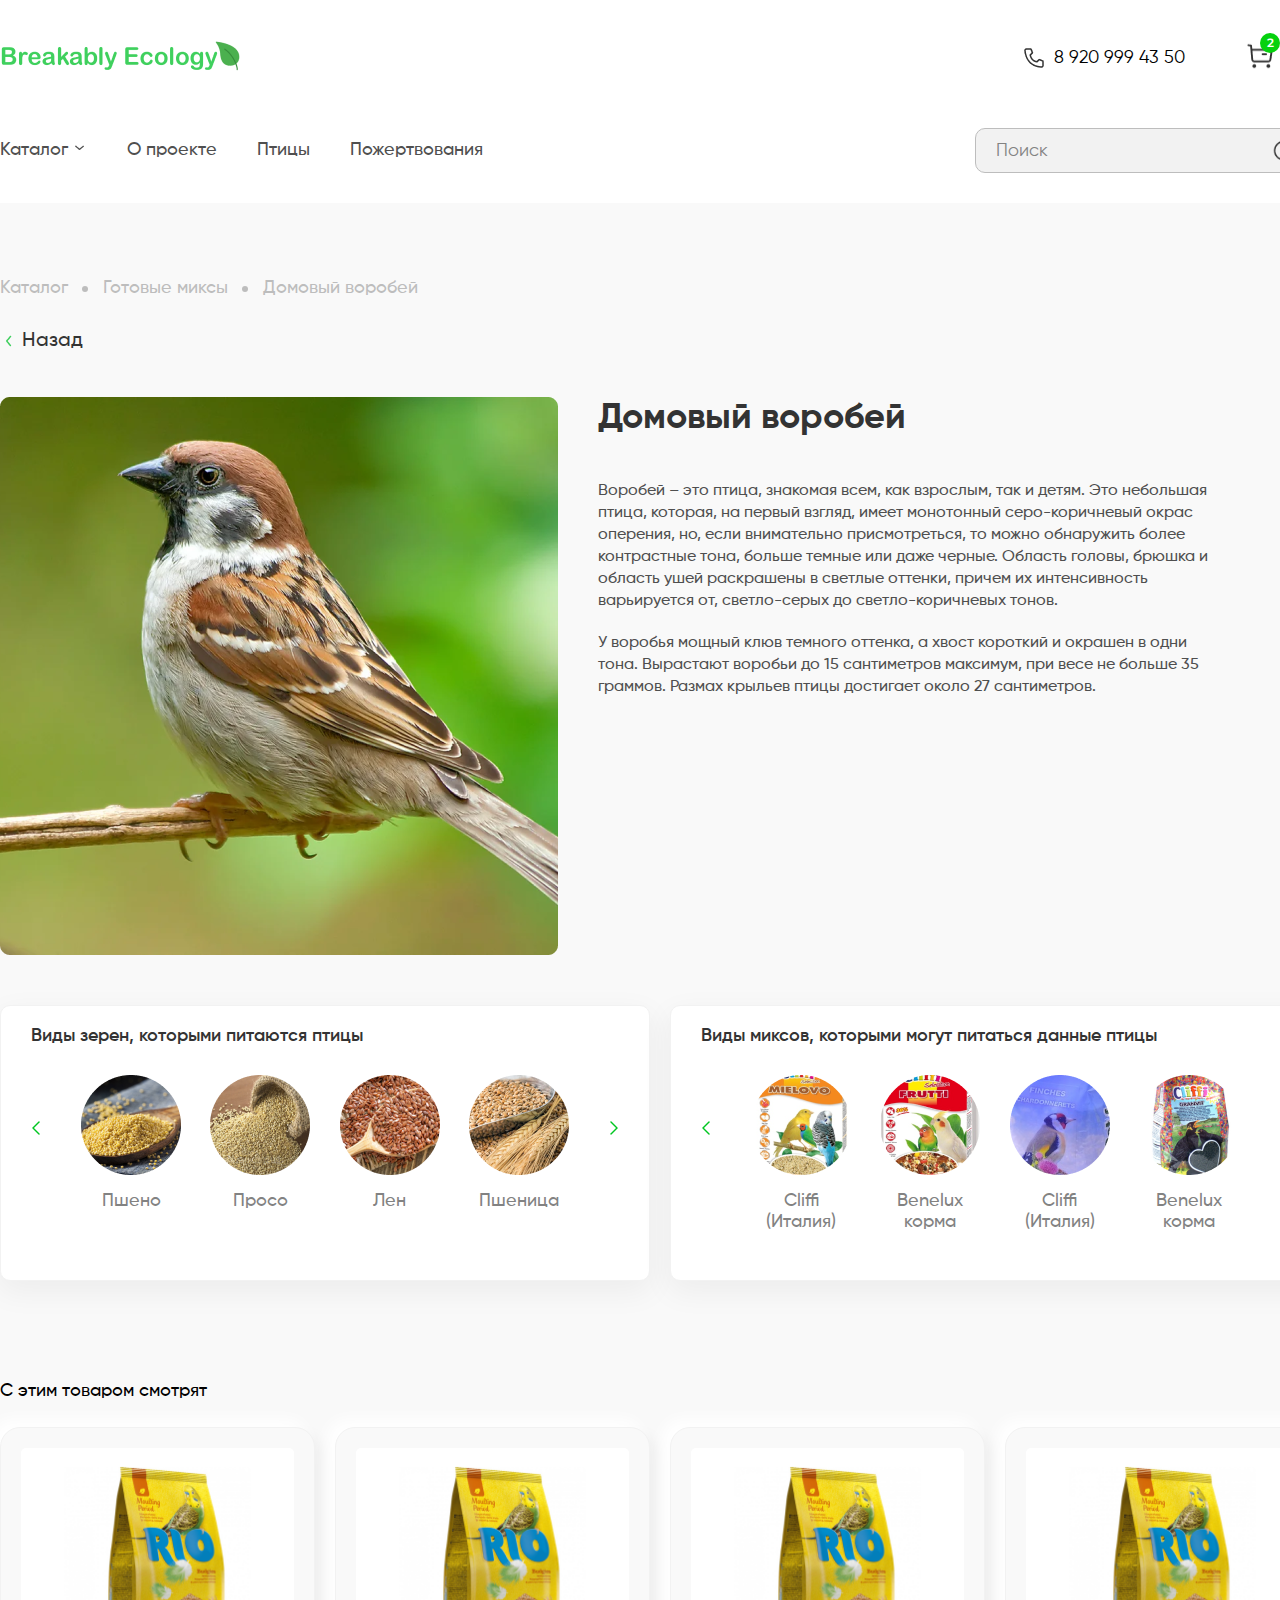
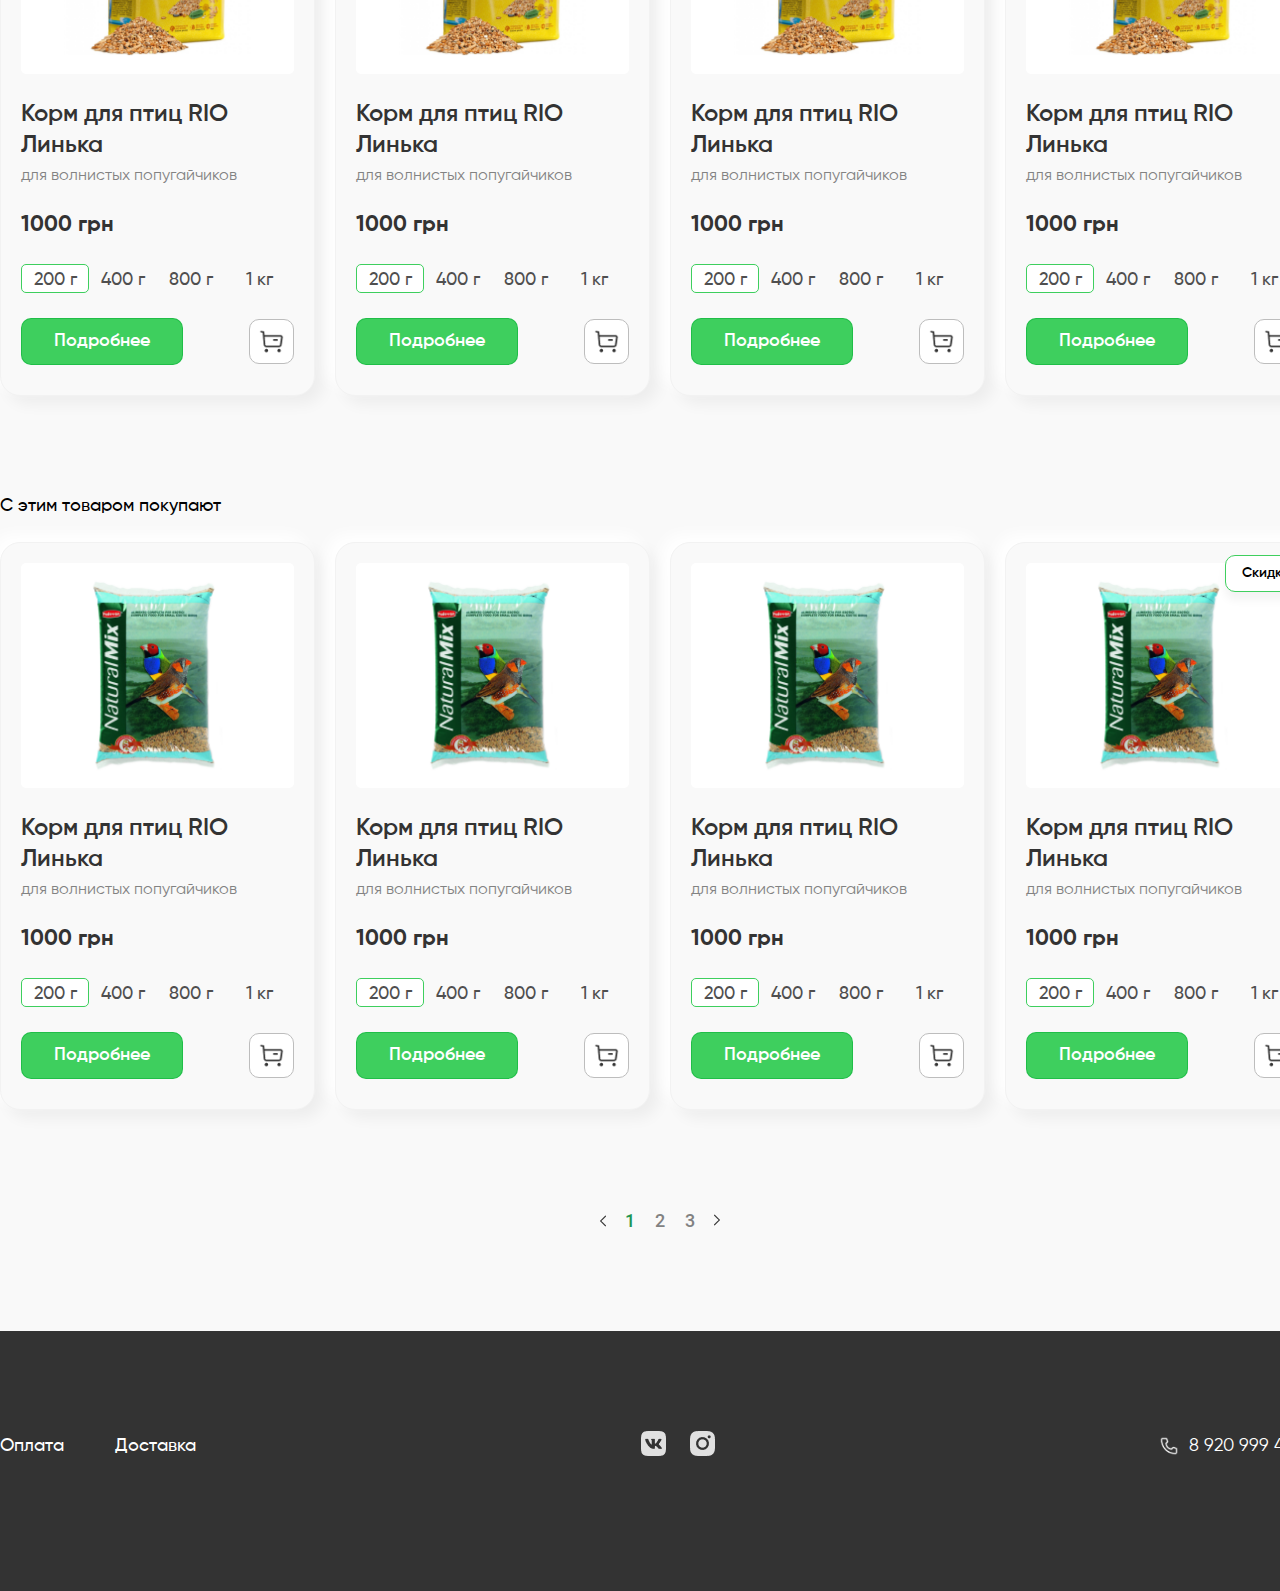
==== pages/birds.html @ 96ac2711 "Fix menu hover and other bugs" ====
<!DOCTYPE html>
<html lang="ru">
<head>
    <meta charset="UTF-8">
    <meta http-equiv="X-UA-Compatible" content="IE=edge">
    <meta name="keywords" content="Птицы, корма, аксессуары для птиц">
    <meta name="description" content="Купить корма и аксессуары для птиц.">
    <title>Birds</title>
    <link rel="stylesheet" href="../assets/fonts/stylesheet.css">
    <link rel="stylesheet" href="../assets/styles/normalize.css">
    <link rel="stylesheet" href="../assets/styles/style.css">
</head>
<body>
    <header class="header">
        <div class="wrapper">
            <div class="header-top">
                <a href="/">
                    <img src="../assets/images/logo.png" alt="logo" width="244" height="45">
                </a>
                <div class="header-info">
                    <a href="tel:89209994350" class="tel tel-black">
                        8 920 999 43 50
                    </a>
                    <div class="account-info">
                        <a href="/" class="cart">
                            <img src="../assets/images/cart.png" alt="Корзина покупок" width="30" height="30">
                            <span class="counter">2</span>
                        </a>
                        <div class="account-block-dropdown">
                          <a href="/" class="account-link-dropdown">
                            <img src="../assets/images/account.png" alt="Личный кабинет" width="30" height="30">
                          </a>
                          <div class="hide">
                            <div class="account-plug">
                              <div class="account-sign-in">
                                <a href="/" class="account-sign-in-link account-sign-in-link-active">Войти в аккаунт</a>
                                <a href="/" class="account-sign-in-link">Зарегистрироваться</a>
                              </div>
                            </div>
                          </div>
                        </div>
                    </div>
                </div>
            </div>
            <div class="header-bottom">
                <nav class="nav">
                  <div class="menu-butplug">
                    <a href="" class="link link-dropdown">Каталог</a>
                      <div class="hide">
                        <div class="plug">
                          <div class="nav-products">
                            <a href="/" class="nav-products-item link">Готовые миксы</a>
                            <a href="/" class="nav-products-item link">Отдельные виды кормов</a>
                            <a href="/" class="nav-products-item link">Кормушки</a>
                            <a href="/" class="nav-products-item link">Готовые комплекты</a>
                            <a href="/" class="nav-products-item link">Акессуары и другое</a>
                          </div>
                        </div>
                      </div>
                  </div>
                    <a href="" class="link">О проекте</a>
                    <a href="" class="link">Птицы</a>
                    <a href="" class="link">Пожертвования</a>
                </nav>
                <form action="/">
                    <input type="text" class="search" placeholder="Поиск">
                </form>
            </div>
        </div>
    </header>
    <main class="main">
        <div class="wrapper">
            <section class="breadcrumbs">
              <h2 class="hide">hide</h2>
                <div class="breadcrumbs-items">
                    <a href="/" class="breadcrumbs-item">Каталог</a>
                    <a href="/" class="breadcrumbs-item">Готовые миксы</a>
                    <a href="/" class="breadcrumbs-item">Домовый воробей</a>
                </div>
            </section>
            <section class="back">
              <h2 class="hide">hide</h2>
                <div class="wrapper">
                    <a href="/" class="back-link">Назад</a>
                </div>
            </section>
            <section class="sparrow-about">
              <h2 class="hide">hide</h2>
              <div class="sparrow-explanation">
                <img src="../assets/images/sparrow.png" alt="Фото воробья" class="sparrow">
                <div class="sparrow-about-info">
                  <h2 class="sparrow-about-info-name">Домовый воробей</h2>
                  <p class="sparrow-about-info-discription">
                    Воробей – это птица, знакомая всем, как взрослым, так и детям. Это небольшая птица, которая, на первый взгляд, имеет монотонный серо-коричневый окрас оперения, но, если внимательно присмотреться, то можно обнаружить более контрастные тона, больше темные или даже черные. Область головы, брюшка и область ушей раскрашены в светлые оттенки, причем их интенсивность варьируется от, светло-серых до светло-коричневых тонов.
                  </p>
                  <p class="sparrow-about-info-discription">
                    У воробья мощный клюв темного оттенка, а хвост короткий и окрашен в одни тона. Вырастают воробьи до 15 сантиметров максимум, при весе не больше 35 граммов. Размах крыльев птицы достигает около 27 сантиметров.
                  </p>
                </div>
              </div>
              <div class="sparrow-food-variety">
                  <div class="sparrow-food">
                    <h3 class="sparrow-food-about">Виды зерен, которыми питаются птицы</h3>
                    <div class="types-of-food food-grains">
                      <input type="button" class="sparrow-food-button-right food-grains-button-right">
                      <a href="" class="food-item">
                        <img src="../assets/images/millet.png" alt="Пшено">
                        <p>Пшено</p>
                      </a>
                      <a href="" class="food-item">
                        <img src="../assets/images/bulrush.png" alt="Просо">
                        <p>Просо</p>
                      </a>
                      <a href="" class="food-item">
                        <img src="../assets/images/flax.png" alt="Лен">
                        <p>Лен</p>
                      </a>
                      <a href="" class="food-item">
                        <img src="../assets/images/wheat.png" alt="Пшеница">
                        <p>Пшеница</p>
                      </a>
                      <input type="button" class="sparrow-food-button-left food-grains-button-left">
                    </div>
                  </div>
                <div class="sparrow-food">
                  <h3 class="sparrow-food-about">Виды миксов, которыми могут питаться данные птицы</h3>
                  <div class="types-of-food food-miks">
                    <input type="button" class="sparrow-food-button-right food-miks-button-right">
                    <a href="" class="food-item">
                      <img src="../assets/images/mielovo.png" alt="Корм Mielovo">
                      <p>Cliffi</p>
                      <p>(Италия)</p>
                    </a>
                    <a href="" class="food-item">
                      <img src="../assets/images/benelux.png" alt="Корм Benelux">
                      <p>Benelux</p>
                      <p>корма</p>
                    </a>
                    <a href="" class="food-item">
                      <img src="../assets/images/cliffi.png" alt="Корм Cliffi">
                      <p>Cliffi</p>
                      <p>(Италия)</p>
                    </a>
                    <a href="" class="food-item">
                      <img src="../assets/images/granvit.png" alt="Корма Granvit">
                      <p>Benelux</p>
                      <p>корма</p>
                    </a>
                    <input type="button" class="sparrow-food-button-left food-miks-button-left">
                  </div>
                </div>
              </div>
            </section>
            <section class="cards">
              <h2 class="hide">hide</h2>
              <div class="wrapper">
                <a href="" class="product-buy-with">С этим товаром смотрят</a>
                <div class="cards-list cards-list-birds">
                    <article class="card">
                        <div class="card-image-wrapper">
                            <img src="../assets/images/mix-rio-yellow.png" alt="Картинка корма" class="card-image">
                        </div>
                        <h2 class="card-title card-title-small">Корм для птиц RIO Линька</h2>
                        <h3 class="card-sub-title">для волнистых попугайчиков</h3>
                        <p class="card-price">1000 грн</p>
                        <form class="card-packaging">
                          <input type="radio" name="card-packaging" value="200" id="card1-value1" checked>
                          <label class="card-package" for="card1-value1">
                            200 г
                          </label>
                          <input type="radio" name="card-packaging" value="400" id="card1-value2">
                          <label class="card-package" for="card1-value2">
                            400 г
                          </label>
                          <input type="radio" name="card-packaging" value="800" id="card1-value3">
                          <label class="card-package" for="card1-value3">
                            800 г
                          </label>
                          <input type="radio" name="card-packaging" value="1000" id="card1-value4">
                          <label class="card-package" for="card1-value4">
                            1 кг
                          </label>
                        </form>
                        <div class="card-actions">
                          <a href="/" class="card-link">Подробнее</a>
                          <button class="card-add-cart"></button>
                        </div>
                    </article>
                    <article class="card">
                        <div class="card-image-wrapper">
                            <img src="../assets/images/mix-rio-yellow.png" alt="Картинка корма" class="card-image">
                        </div>
                        <h2 class="card-title card-title-small">Корм для птиц RIO Линька</h2>
                        <h3 class="card-sub-title">для волнистых попугайчиков</h3>
                        <p class="card-price">1000 грн</p>
                        <form class="card-packaging">
                          <input type="radio" name="card-packaging" value="200" id="card2-value1" checked>
                          <label class="card-package" for="card2-value1">
                            200 г
                          </label>
                          <input type="radio" name="card-packaging" value="400" id="card2-value2">
                          <label class="card-package" for="card2-value2">
                            400 г
                          </label>
                          <input type="radio" name="card-packaging" value="800" id="card2-value3">
                          <label class="card-package" for="card2-value3">
                            800 г
                          </label>
                          <input type="radio" name="card-packaging" value="1000" id="card2-value4">
                          <label class="card-package" for="card2-value4">
                            1 кг
                          </label>
                        </form>
                        <div class="card-actions">
                          <a href="/" class="card-link">Подробнее</a>
                          <button class="card-add-cart"></button>
                        </div>
                    </article>
                    <article class="card">
                        <div class="card-image-wrapper">
                            <img src="../assets/images/mix-rio-yellow.png" alt="Картинка корма" class="card-image">
                        </div>
                        <h2 class="card-title card-title-small">Корм для птиц RIO Линька</h2>
                        <h3 class="card-sub-title">для волнистых попугайчиков</h3>
                        <p class="card-price">1000 грн</p>
                        <form class="card-packaging">
                          <input type="radio" name="card-packaging" value="200" id="card3-value1" checked>
                          <label class="card-package" for="card3-value1">
                            200 г
                          </label>
                          <input type="radio" name="card-packaging" value="400" id="card3-value2">
                          <label class="card-package" for="card3-value2">
                            400 г
                          </label>
                          <input type="radio" name="card-packaging" value="800" id="card3-value3">
                          <label class="card-package" for="card3-value3">
                            800 г
                          </label>
                          <input type="radio" name="card-packaging" value="1000" id="card3-value4">
                          <label class="card-package" for="card3-value4">
                            1 кг
                          </label>
                        </form>
                        <div class="card-actions">
                          <a href="/" class="card-link">Подробнее</a>
                          <button class="card-add-cart"></button>
                        </div>
                    </article>
                    <article class="card">
                        <div class="card-image-wrapper">
                            <img src="../assets/images/mix-rio-yellow.png" alt="Картинка корма" class="card-image">
                        </div>
                        <h2 class="card-title card-title-small">Корм для птиц RIO Линька</h2>
                        <h3 class="card-sub-title">для волнистых попугайчиков</h3>
                        <p class="card-price">1000 грн</p>
                        <form class="card-packaging">
                          <input type="radio" name="card-packaging" value="200" id="card4-value1" checked>
                          <label class="card-package" for="card4-value1">
                            200 г
                          </label>
                          <input type="radio" name="card-packaging" value="400" id="card4-value2">
                          <label class="card-package" for="card4-value2">
                            400 г
                          </label>
                          <input type="radio" name="card-packaging" value="800" id="card4-value3">
                          <label class="card-package" for="card4-value3">
                            800 г
                          </label>
                          <input type="radio" name="card-packaging" value="1000" id="card4-value4">
                          <label class="card-package" for="card4-value4">
                            1 кг
                          </label>
                        </form>
                        <div class="card-actions">
                          <a href="/" class="card-link">Подробнее</a>
                          <button class="card-add-cart"></button>
                        </div>
                    </article>
                  </div>
                  <a href="" class="product-buy-with">С этим товаром покупают</a>
                  <div class="cards-list cards-list-birds">
                    <article class="card">
                      <div class="card-image-wrapper">
                          <img src="../assets/images/mix-rio-green.png" alt="Картинка корма" class="card-image">
                      </div>
                      <h2 class="card-title card-title-small">Корм для птиц RIO Линька</h2>
                      <h3 class="card-sub-title">для волнистых попугайчиков</h3>
                      <p class="card-price">1000 грн</p>
                      <form class="card-packaging">
                        <input type="radio" name="card-packaging" value="200" id="card5-value1" checked>
                        <label class="card-package" for="card5-value1">
                          200 г
                        </label>
                        <input type="radio" name="card-packaging" value="400" id="card5-value2">
                        <label class="card-package" for="card5-value2">
                          400 г
                        </label>
                        <input type="radio" name="card-packaging" value="800" id="card5-value3">
                        <label class="card-package" for="card5-value3">
                          800 г
                        </label>
                        <input type="radio" name="card-packaging" value="1000" id="card5-value4">
                        <label class="card-package" for="card5-value4">
                          1 кг
                        </label>
                      </form>
                      <div class="card-actions">
                        <a href="/" class="card-link">Подробнее</a>
                        <button class="card-add-cart"></button>
                      </div>
                    </article>
                    <article class="card">
                      <div class="card-image-wrapper">
                          <img src="../assets/images/mix-rio-green.png" alt="Картинка корма" class="card-image">
                      </div>
                      <h2 class="card-title card-title-small">Корм для птиц RIO Линька</h2>
                      <h3 class="card-sub-title">для волнистых попугайчиков</h3>
                      <p class="card-price">1000 грн</p>
                      <form class="card-packaging">
                        <input type="radio" name="card-packaging" value="200" id="card6-value1" checked>
                        <label class="card-package" for="card6-value1">
                          200 г
                        </label>
                        <input type="radio" name="card-packaging" value="400" id="card6-value2">
                        <label class="card-package" for="card6-value2">
                          400 г
                        </label>
                        <input type="radio" name="card-packaging" value="800" id="card6-value3">
                        <label class="card-package" for="card6-value3">
                          800 г
                        </label>
                        <input type="radio" name="card-packaging" value="1000" id="card6-value4">
                        <label class="card-package" for="card6-value4">
                          1 кг
                        </label>
                      </form>
                      <div class="card-actions">
                        <a href="/" class="card-link">Подробнее</a>
                        <button class="card-add-cart"></button>
                      </div>
                    </article>
                    <article class="card">
                      <div class="card-image-wrapper">
                          <img src="../assets/images/mix-rio-green.png" alt="Картинка корма" class="card-image">
                      </div>
                      <h2 class="card-title card-title-small">Корм для птиц RIO Линька</h2>
                      <h3 class="card-sub-title">для волнистых попугайчиков</h3>
                      <p class="card-price">1000 грн</p>
                      <form class="card-packaging">
                        <input type="radio" name="card-packaging" value="200" id="card7-value1" checked>
                        <label class="card-package" for="card7-value1">
                          200 г
                        </label>
                        <input type="radio" name="card-packaging" value="400" id="card7-value2">
                        <label class="card-package" for="card7-value2">
                          400 г
                        </label>
                        <input type="radio" name="card-packaging" value="800" id="card7-value3">
                        <label class="card-package" for="card7-value3">
                          800 г
                        </label>
                        <input type="radio" name="card-packaging" value="1000" id="card7-value4">
                        <label class="card-package" for="card7-value4">
                          1 кг
                        </label>
                      </form>
                      <div class="card-actions">
                        <a href="/" class="card-link">Подробнее</a>
                        <button class="card-add-cart"></button>
                      </div>
                    </article>
                    <article class="card">
                      <span class="card-sale">Скидка</span>
                      <div class="card-image-wrapper">
                          <img src="../assets/images/mix-rio-green.png" alt="Картинка корма" class="card-image">
                      </div>
                      <h2 class="card-title card-title-small">Корм для птиц RIO Линька</h2>
                      <h3 class="card-sub-title">для волнистых попугайчиков</h3>
                      <p class="card-price">1000 грн</p>
                      <form class="card-packaging">
                        <input type="radio" name="card-packaging" value="200" id="card8-value1" checked>
                        <label class="card-package" for="card8-value1">
                          200 г
                        </label>
                        <input type="radio" name="card-packaging" value="400" id="card8-value2">
                        <label class="card-package" for="card8-value2">
                          400 г
                        </label>
                        <input type="radio" name="card-packaging" value="800" id="card8-value3">
                        <label class="card-package" for="card8-value3">
                          800 г
                        </label>
                        <input type="radio" name="card-packaging" value="1000" id="card8-value4">
                        <label class="card-package" for="card8-value4">
                          1 кг
                        </label>
                      </form>
                      <div class="card-actions">
                        <a href="/" class="card-link">Подробнее</a>
                        <button class="card-add-cart"></button>
                      </div>
                    </article>
                   </div> 
              </div>
            </section>
            <section class="card-pages">
              <div class="card-page-block">
                <a href="/" class="card-page-arrow-left">
                  <img src="../assets/images/arrow-left-black.png" alt="" height="16px" width="16px">
                </a>
                <a href="/" class="card-page card-page-active">1</a>
                <h2 class="hide">hide</h2>
                <a href="/" class="card-page">2</a>
                <a href="/" class="card-page">3</a>
                <a href="/" class="card-page-arrow-right">
                  <img src="../assets/images/arrow-right-black.png" alt="" height="16px" width="16px">
                </a>
              </div>
            </section>
        </div>
    </main>
    <footer class="footer">
        <div class="wrapper">
            <div class="footer-content">
                <div class="delivery-pay">
                    <a href="/" class="">Оплата</a>
                    <a href="/" class="">Доставка</a>
                </div>
                <div class="social-media">
                    <a href="/" class="social-media-item">
                        <img src="../assets/images/vk.png" alt="Вконтакте" width="25" height="25">
                    </a>
                    <a href="/" class="social-media-item">
                        <img src="../assets/images/insta.png" alt="Инстаграм" width="25" height="25">
                    </a>
                </div>
                <a href="tel:89209994350" class="tel tel-white">
                    8 920 999 43 50
                </a>
            </div>
        </div>
    </footer>
</body>
</html>
---- assets/fonts/stylesheet.css ----
@font-face {
    font-family: 'Gilroy';
    src: url('Gilroy-Regular.woff2') format('woff2'),
        url('Gilroy-Regular.woff') format('woff');
    font-weight: normal;
    font-style: normal;
    font-display: swap;
}

@font-face {
    font-family: 'Gilroy';
    src: url('Gilroy-BoldItalic.woff2') format('woff2'),
        url('Gilroy-BoldItalic.woff') format('woff');
    font-weight: bold;
    font-style: italic;
    font-display: swap;
}

@font-face {
    font-family: 'Gilroy';
    src: url('Gilroy-ExtraBold.woff2') format('woff2'),
        url('Gilroy-ExtraBold.woff') format('woff');
    font-weight: bold;
    font-style: normal;
    font-display: swap;
}

@font-face {
    font-family: 'Gilroy';
    src: url('Gilroy-MediumItalic.woff2') format('woff2'),
        url('Gilroy-MediumItalic.woff') format('woff');
    font-weight: 500;
    font-style: italic;
    font-display: swap;
}

@font-face {
    font-family: 'Gilroy';
    src: url('Gilroy-BlackItalic.woff2') format('woff2'),
        url('Gilroy-BlackItalic.woff') format('woff');
    font-weight: 900;
    font-style: italic;
    font-display: swap;
}

@font-face {
    font-family: 'Gilroy';
    src: url('Gilroy-Bold.woff2') format('woff2'),
        url('Gilroy-Bold.woff') format('woff');
    font-weight: bold;
    font-style: normal;
    font-display: swap;
}

@font-face {
    font-family: 'Gilroy';
    src: url('Gilroy-SemiBold.woff2') format('woff2'),
        url('Gilroy-SemiBold.woff') format('woff');
    font-weight: 600;
    font-style: normal;
    font-display: swap;
}

@font-face {
    font-family: 'Gilroy';
    src: url('Gilroy-LightItalic.woff2') format('woff2'),
        url('Gilroy-LightItalic.woff') format('woff');
    font-weight: 300;
    font-style: italic;
    font-display: swap;
}

@font-face {
    font-family: 'Gilroy';
    src: url('Gilroy-Light.woff2') format('woff2'),
        url('Gilroy-Light.woff') format('woff');
    font-weight: 300;
    font-style: normal;
    font-display: swap;
}

@font-face {
    font-family: 'Gilroy';
    src: url('Gilroy-HeavyItalic.woff2') format('woff2'),
        url('Gilroy-HeavyItalic.woff') format('woff');
    font-weight: 900;
    font-style: italic;
    font-display: swap;
}

@font-face {
    font-family: 'Gilroy';
    src: url('Gilroy-Black.woff2') format('woff2'),
        url('Gilroy-Black.woff') format('woff');
    font-weight: 900;
    font-style: normal;
    font-display: swap;
}

@font-face {
    font-family: 'Gilroy-RegularItalic';
    src: url('Gilroy-RegularItalic.woff2') format('woff2'),
        url('Gilroy-RegularItalic.woff') format('woff');
    font-weight: normal;
    font-style: italic;
    font-display: swap;
}

@font-face {
    font-family: 'Gilroy';
    src: url('Gilroy-ExtraBoldItalic.woff2') format('woff2'),
        url('Gilroy-ExtraBoldItalic.woff') format('woff');
    font-weight: bold;
    font-style: italic;
    font-display: swap;
}

@font-face {
    font-family: 'Gilroy';
    src: url('Gilroy-Heavy.woff2') format('woff2'),
        url('Gilroy-Heavy.woff') format('woff');
    font-weight: 900;
    font-style: normal;
    font-display: swap;
}

@font-face {
    font-family: 'Gilroy';
    src: url('Gilroy-Medium.woff2') format('woff2'),
        url('Gilroy-Medium.woff') format('woff');
    font-weight: 500;
    font-style: normal;
    font-display: swap;
}

@font-face {
    font-family: 'Gilroy';
    src: url('Gilroy-SemiBoldItalic.woff2') format('woff2'),
        url('Gilroy-SemiBoldItalic.woff') format('woff');
    font-weight: 600;
    font-style: italic;
    font-display: swap;
}

@font-face {
    font-family: 'Gilroy';
    src: url('Gilroy-ThinItalic.woff2') format('woff2'),
        url('Gilroy-ThinItalic.woff') format('woff');
    font-weight: 100;
    font-style: italic;
    font-display: swap;
}

@font-face {
    font-family: 'Gilroy';
    src: url('Gilroy-UltraLightItalic.woff2') format('woff2'),
        url('Gilroy-UltraLightItalic.woff') format('woff');
    font-weight: 200;
    font-style: italic;
    font-display: swap;
}

@font-face {
    font-family: 'Gilroy';
    src: url('Gilroy-Thin.woff2') format('woff2'),
        url('Gilroy-Thin.woff') format('woff');
    font-weight: 100;
    font-style: normal;
    font-display: swap;
}

@font-face {
    font-family: 'Gilroy';
    src: url('Gilroy-UltraLight.woff2') format('woff2'),
        url('Gilroy-UltraLight.woff') format('woff');
    font-weight: 200;
    font-style: normal;
    font-display: swap;
}

@font-face {
    font-family: 'Roboto';
    src: url('Roboto-Bold.woff2') format('woff2'),
        url('Roboto-Bold.woff') format('woff');
    font-weight: bold;
    font-style: normal;
    font-display: swap;
}

@font-face {
    font-family: 'Roboto';
    src: url('Roboto-BoldItalic.woff2') format('woff2'),
        url('Roboto-BoldItalic.woff') format('woff');
    font-weight: bold;
    font-style: italic;
    font-display: swap;
}

@font-face {
    font-family: 'Roboto';
    src: url('Roboto-Medium.woff2') format('woff2'),
        url('Roboto-Medium.woff') format('woff');
    font-weight: 500;
    font-style: normal;
    font-display: swap;
}

@font-face {
    font-family: 'Roboto';
    src: url('Roboto-MediumItalic.woff2') format('woff2'),
        url('Roboto-MediumItalic.woff') format('woff');
    font-weight: 500;
    font-style: italic;
    font-display: swap;
}

@font-face {
    font-family: 'Montserrat';
    src: url('Montserrat-SemiBoldItalic.woff2') format('woff2'),
        url('Montserrat-SemiBoldItalic.woff') format('woff');
    font-weight: 600;
    font-style: italic;
    font-display: swap;
}

@font-face {
    font-family: 'Montserrat';
    src: url('Montserrat-SemiBold.woff2') format('woff2'),
        url('Montserrat-SemiBold.woff') format('woff');
    font-weight: 600;
    font-style: normal;
    font-display: swap;
}
---- assets/styles/style.css ----
@import "./scafolding.css";
@import "./header.css";
@import "./breadcrumbs.css";
@import "./back.css";
@import "./cards.css";
@import "./footer.css";
@import "./sparrow.css";
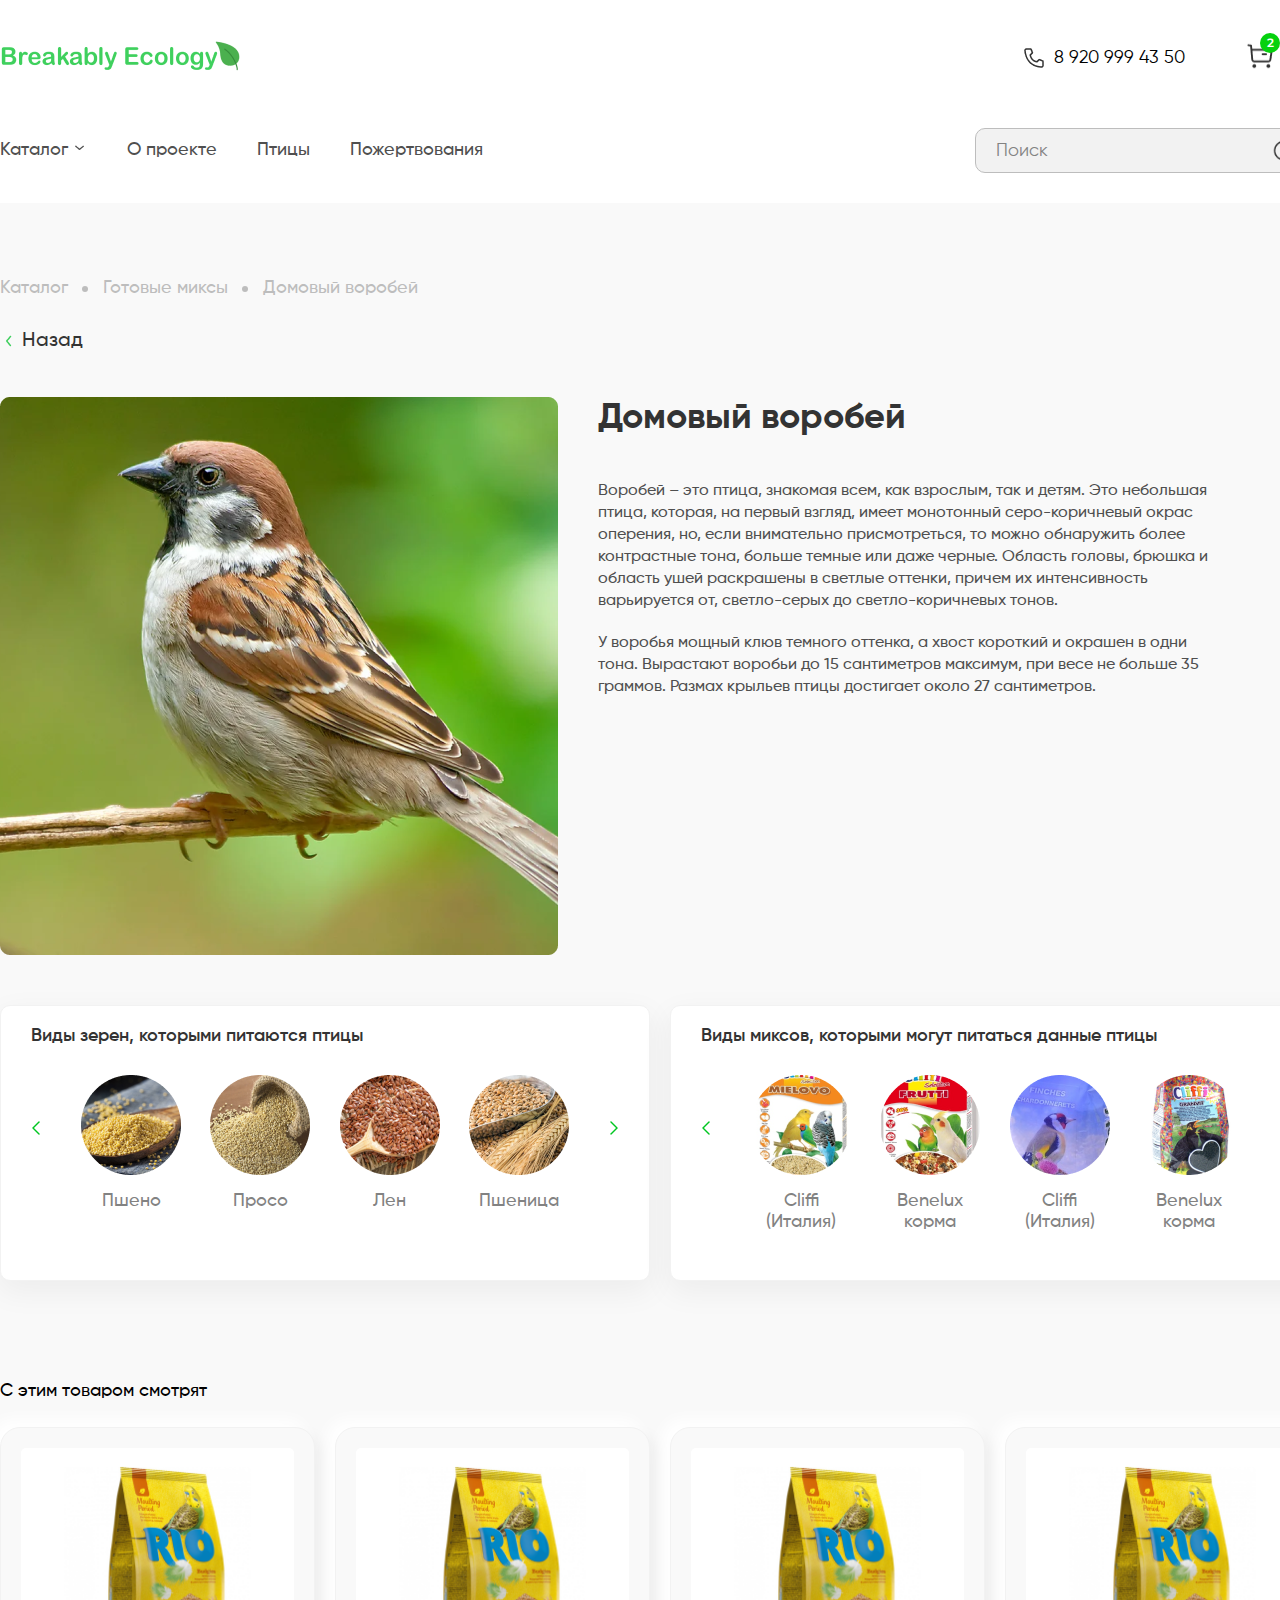
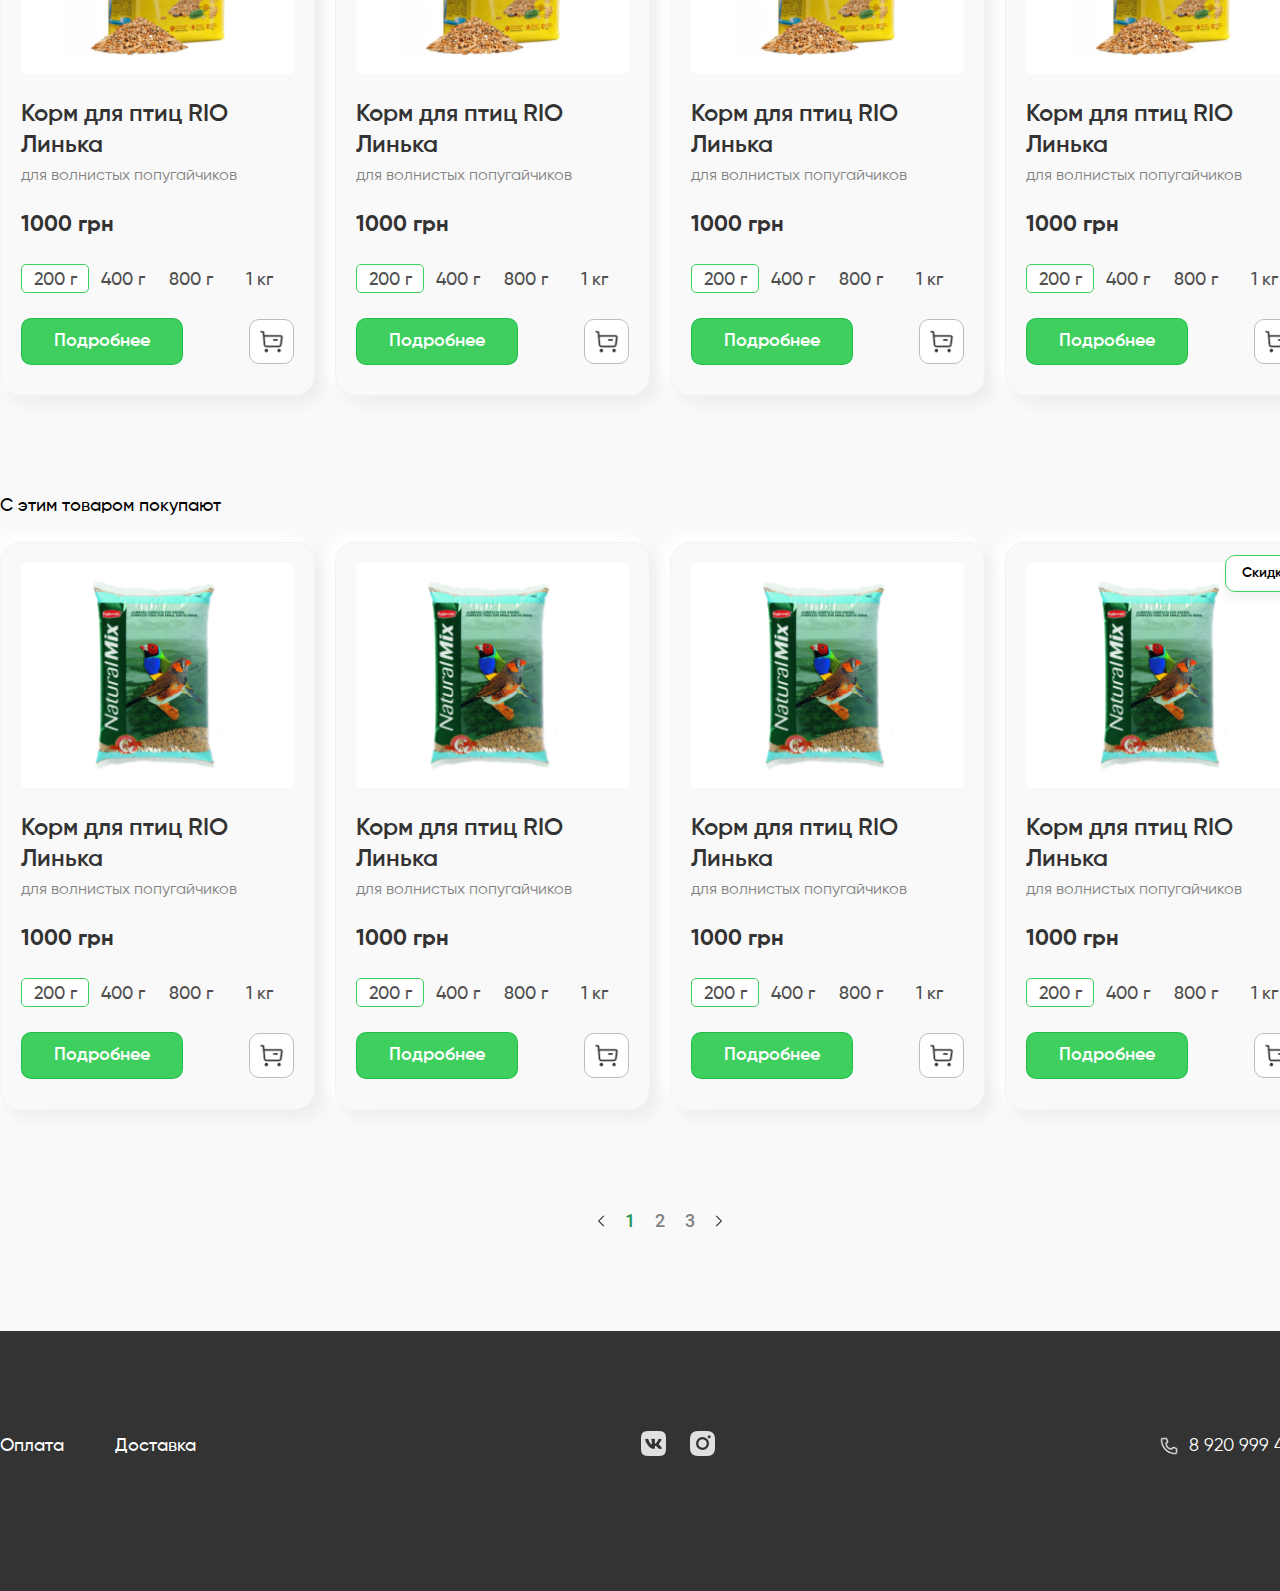
==== commit 9c766739: "add saas files and cart page" ====
--- a/pages/birds.html
+++ b/pages/birds.html
@@ -102,7 +102,7 @@
                   <div class="sparrow-food">
                     <h3 class="sparrow-food-about">Виды зерен, которыми питаются птицы</h3>
                     <div class="types-of-food food-grains">
-                      <input type="button" class="sparrow-food-button-right food-grains-button-right">
+                      <button class="sparrow-food-button-right food-grains-button-right"></button>
                       <a href="" class="food-item">
                         <img src="../assets/images/millet.png" alt="Пшено">
                         <p>Пшено</p>
@@ -119,13 +119,13 @@
                         <img src="../assets/images/wheat.png" alt="Пшеница">
                         <p>Пшеница</p>
                       </a>
-                      <input type="button" class="sparrow-food-button-left food-grains-button-left">
+                      <button class="sparrow-food-button-left food-grains-button-left"></button>
                     </div>
                   </div>
                 <div class="sparrow-food">
                   <h3 class="sparrow-food-about">Виды миксов, которыми могут питаться данные птицы</h3>
                   <div class="types-of-food food-miks">
-                    <input type="button" class="sparrow-food-button-right food-miks-button-right">
+                    <button class="sparrow-food-button-right food-miks-button-right"></button>
                     <a href="" class="food-item">
                       <img src="../assets/images/mielovo.png" alt="Корм Mielovo">
                       <p>Cliffi</p>
@@ -146,7 +146,7 @@
                       <p>Benelux</p>
                       <p>корма</p>
                     </a>
-                    <input type="button" class="sparrow-food-button-left food-miks-button-left">
+                    <button class="sparrow-food-button-left food-miks-button-left"></button>
                   </div>
                 </div>
               </div>
--- a/assets/styles/style.css
+++ b/assets/styles/style.css
@@ -1,9 +1,1281 @@
-@import "./scafolding.css";
-@import "./header.css";
-@import "./breadcrumbs.css";
-@import "./back.css";
-@import "./cards.css";
-@import "./footer.css";
-@import "./sparrow.css";
-
-
+/*! normalize.css v8.0.1 | MIT License | github.com/necolas/normalize.css */
+/* Document
+   ========================================================================== */
+/**
+ * 1. Correct the line height in all browsers.
+ * 2. Prevent adjustments of font size after orientation changes in iOS.
+ */
+html {
+  line-height: 1.15; /* 1 */
+  -webkit-text-size-adjust: 100%; /* 2 */
+}
+
+/* Sections
+   ========================================================================== */
+/**
+ * Remove the margin in all browsers.
+ */
+body {
+  margin: 0;
+}
+
+/**
+ * Render the `main` element consistently in IE.
+ */
+main {
+  display: block;
+}
+
+/**
+ * Correct the font size and margin on `h1` elements within `section` and
+ * `article` contexts in Chrome, Firefox, and Safari.
+ */
+h1 {
+  font-size: 2em;
+  margin: 0.67em 0;
+}
+
+/* Grouping content
+   ========================================================================== */
+/**
+ * 1. Add the correct box sizing in Firefox.
+ * 2. Show the overflow in Edge and IE.
+ */
+hr {
+  box-sizing: content-box; /* 1 */
+  height: 0; /* 1 */
+  overflow: visible; /* 2 */
+}
+
+/**
+ * 1. Correct the inheritance and scaling of font size in all browsers.
+ * 2. Correct the odd `em` font sizing in all browsers.
+ */
+pre {
+  font-family: monospace, monospace; /* 1 */
+  font-size: 1em; /* 2 */
+}
+
+/* Text-level semantics
+   ========================================================================== */
+/**
+ * Remove the gray background on active links in IE 10.
+ */
+a {
+  background-color: transparent;
+}
+
+/**
+ * 1. Remove the bottom border in Chrome 57-
+ * 2. Add the correct text decoration in Chrome, Edge, IE, Opera, and Safari.
+ */
+abbr[title] {
+  border-bottom: none; /* 1 */
+  text-decoration: underline; /* 2 */
+  text-decoration: underline dotted; /* 2 */
+}
+
+/**
+ * Add the correct font weight in Chrome, Edge, and Safari.
+ */
+b,
+strong {
+  font-weight: bolder;
+}
+
+/**
+ * 1. Correct the inheritance and scaling of font size in all browsers.
+ * 2. Correct the odd `em` font sizing in all browsers.
+ */
+code,
+kbd,
+samp {
+  font-family: monospace, monospace; /* 1 */
+  font-size: 1em; /* 2 */
+}
+
+/**
+ * Add the correct font size in all browsers.
+ */
+small {
+  font-size: 80%;
+}
+
+/**
+ * Prevent `sub` and `sup` elements from affecting the line height in
+ * all browsers.
+ */
+sub,
+sup {
+  font-size: 75%;
+  line-height: 0;
+  position: relative;
+  vertical-align: baseline;
+}
+
+sub {
+  bottom: -0.25em;
+}
+
+sup {
+  top: -0.5em;
+}
+
+/* Embedded content
+   ========================================================================== */
+/**
+ * Remove the border on images inside links in IE 10.
+ */
+img {
+  border-style: none;
+}
+
+/* Forms
+   ========================================================================== */
+/**
+ * 1. Change the font styles in all browsers.
+ * 2. Remove the margin in Firefox and Safari.
+ */
+button,
+input,
+optgroup,
+select,
+textarea {
+  font-family: inherit; /* 1 */
+  font-size: 100%; /* 1 */
+  line-height: 1.15; /* 1 */
+  margin: 0; /* 2 */
+}
+
+/**
+ * Show the overflow in IE.
+ * 1. Show the overflow in Edge.
+ */
+button,
+input { /* 1 */
+  overflow: visible;
+}
+
+/**
+ * Remove the inheritance of text transform in Edge, Firefox, and IE.
+ * 1. Remove the inheritance of text transform in Firefox.
+ */
+button,
+select { /* 1 */
+  text-transform: none;
+}
+
+/**
+ * Correct the inability to style clickable types in iOS and Safari.
+ */
+button,
+[type=button],
+[type=reset],
+[type=submit] {
+  -webkit-appearance: button;
+}
+
+/**
+ * Remove the inner border and padding in Firefox.
+ */
+button::-moz-focus-inner,
+[type=button]::-moz-focus-inner,
+[type=reset]::-moz-focus-inner,
+[type=submit]::-moz-focus-inner {
+  border-style: none;
+  padding: 0;
+}
+
+/**
+ * Restore the focus styles unset by the previous rule.
+ */
+button:-moz-focusring,
+[type=button]:-moz-focusring,
+[type=reset]:-moz-focusring,
+[type=submit]:-moz-focusring {
+  outline: 1px dotted ButtonText;
+}
+
+/**
+ * Correct the padding in Firefox.
+ */
+fieldset {
+  padding: 0.35em 0.75em 0.625em;
+}
+
+/**
+ * 1. Correct the text wrapping in Edge and IE.
+ * 2. Correct the color inheritance from `fieldset` elements in IE.
+ * 3. Remove the padding so developers are not caught out when they zero out
+ *    `fieldset` elements in all browsers.
+ */
+legend {
+  box-sizing: border-box; /* 1 */
+  color: inherit; /* 2 */
+  display: table; /* 1 */
+  max-width: 100%; /* 1 */
+  padding: 0; /* 3 */
+  white-space: normal; /* 1 */
+}
+
+/**
+ * Add the correct vertical alignment in Chrome, Firefox, and Opera.
+ */
+progress {
+  vertical-align: baseline;
+}
+
+/**
+ * Remove the default vertical scrollbar in IE 10+.
+ */
+textarea {
+  overflow: auto;
+}
+
+/**
+ * 1. Add the correct box sizing in IE 10.
+ * 2. Remove the padding in IE 10.
+ */
+[type=checkbox],
+[type=radio] {
+  box-sizing: border-box; /* 1 */
+  padding: 0; /* 2 */
+}
+
+/**
+ * Correct the cursor style of increment and decrement buttons in Chrome.
+ */
+[type=number]::-webkit-inner-spin-button,
+[type=number]::-webkit-outer-spin-button {
+  height: auto;
+}
+
+/**
+ * 1. Correct the odd appearance in Chrome and Safari.
+ * 2. Correct the outline style in Safari.
+ */
+[type=search] {
+  -webkit-appearance: textfield; /* 1 */
+  outline-offset: -2px; /* 2 */
+}
+
+/**
+ * Remove the inner padding in Chrome and Safari on macOS.
+ */
+[type=search]::-webkit-search-decoration {
+  -webkit-appearance: none;
+}
+
+/**
+ * 1. Correct the inability to style clickable types in iOS and Safari.
+ * 2. Change font properties to `inherit` in Safari.
+ */
+::-webkit-file-upload-button {
+  -webkit-appearance: button; /* 1 */
+  font: inherit; /* 2 */
+}
+
+/* Interactive
+   ========================================================================== */
+/*
+ * Add the correct display in Edge, IE 10+, and Firefox.
+ */
+details {
+  display: block;
+}
+
+/*
+ * Add the correct display in all browsers.
+ */
+summary {
+  display: list-item;
+}
+
+/* Misc
+   ========================================================================== */
+/**
+ * Add the correct display in IE 10+.
+ */
+template {
+  display: none;
+}
+
+/**
+ * Add the correct display in IE 10.
+ */
+[hidden] {
+  display: none;
+}
+
+* {
+  box-sizing: border-box;
+}
+
+.wrapper {
+  width: 1320px;
+  margin-left: auto;
+  margin-right: auto;
+}
+
+body {
+  margin: 0;
+  font-family: "Gilroy", sans-serif;
+}
+
+p, h1, h2, h3, h4, ul, li {
+  margin: 0;
+  padding: 0;
+}
+
+.hide {
+  display: none;
+}
+
+.main {
+  background-color: #F9F9F9;
+  padding-top: 75px;
+  padding-bottom: 100px;
+}
+
+.header {
+  background-color: #fff;
+  padding-top: 33px;
+  padding-bottom: 30px;
+  box-shadow: 0px 10px 60px rgba(0, 0, 0, 0.05), inset 0px -5px 15px rgba(255, 255, 255, 0.44);
+}
+
+.header-top {
+  display: flex;
+  justify-content: space-between;
+  align-items: center;
+  margin-bottom: 45px;
+}
+
+.tel {
+  font-size: 18px;
+  line-height: 21px;
+  color: #000;
+  text-decoration: none;
+  margin-right: 60px;
+  position: relative;
+  padding-left: 30px;
+}
+
+.tel::before {
+  content: "";
+  background-image: url(../images/phone-black.png);
+  background-size: cover;
+  background-position: center;
+  background-repeat: no-repeat;
+  width: 20px;
+  height: 20px;
+  display: inline-block;
+  position: absolute;
+  top: 50%;
+  left: 0;
+  margin-top: -10px;
+}
+
+.header-info {
+  display: flex;
+  align-items: center;
+}
+
+.cart {
+  margin-right: 15px;
+  position: relative;
+}
+
+.account-info {
+  display: flex;
+}
+
+.account-block-dropdown {
+  position: relative;
+}
+
+.account-link-dropdown {
+  display: inline-block;
+}
+
+.account-block-dropdown:hover .hide {
+  display: block;
+}
+
+.account-plug {
+  position: absolute;
+  top: 29px;
+  right: 0px;
+  padding-top: 35px;
+}
+
+.account-sign-in {
+  width: 284px;
+  background-color: #fff;
+  box-shadow: 0px 15px 30px 5px rgba(0, 0, 0, 0.1);
+  border-radius: 15px;
+  padding: 25px 20px 35px 20px;
+  display: flex;
+  flex-direction: column;
+  align-items: center;
+  justify-content: center;
+}
+
+.account-sign-in-link {
+  font-size: 16px;
+  line-height: 19px;
+  font-weight: 600;
+  color: #000;
+  text-decoration: none;
+  padding: 15px 0;
+  border-radius: 10px;
+  border: 1px solid #BDBDBD;
+  width: 244px;
+  text-align: center;
+  margin-bottom: 15px;
+}
+
+.account-sign-in-link:last-child {
+  margin-bottom: 0;
+}
+
+.account-sign-in-link-active {
+  background-color: #3FCF5E;
+  border: 0;
+  color: #fff;
+}
+
+.counter {
+  position: absolute;
+  top: -50%;
+  right: -50%;
+  background-color: #06D10E;
+  width: 20px;
+  height: 20px;
+  border-radius: 50%;
+  display: flex;
+  justify-content: center;
+  align-items: center;
+  color: #fff;
+  font-family: "Montserrat", sans-serif;
+  font-weight: 600;
+  font-size: 12px;
+  line-height: 15px;
+  transform: translate(-50%, 50%);
+}
+
+.header-bottom {
+  display: flex;
+  justify-content: space-between;
+  align-items: center;
+}
+
+.nav {
+  display: flex;
+  align-items: center;
+  position: relative;
+}
+
+.link {
+  font-size: 18px;
+  line-height: 21px;
+  font-weight: 500;
+  color: #4F4F4F;
+  text-decoration: none;
+  margin-right: 40px;
+}
+
+.link-dropdown {
+  position: relative;
+  padding-right: 19px;
+}
+
+.link-dropdown img {
+  width: 100%;
+  display: inline-block;
+}
+
+.menu-butplug:hover .hide {
+  display: block;
+}
+
+.plug {
+  padding-top: 28px;
+  position: absolute;
+  top: 17px;
+  left: 0;
+  z-index: 5;
+}
+
+.nav-products {
+  display: flex;
+  flex-direction: column;
+  justify-content: space-around;
+  width: 284px;
+  background-color: #fff;
+  box-shadow: 21px 15px 30px 5px rgba(0, 0, 0, 0.1);
+  border-radius: 15px;
+  padding: 21px 52px 34px 25px;
+}
+
+.nav-products-item {
+  margin-right: 0;
+  margin-bottom: 30px;
+}
+
+.nav-products-item:last-child {
+  margin-bottom: 0;
+}
+
+.link-dropdown::after {
+  content: "";
+  background-image: url(../images/arrow-down.png);
+  background-size: cover;
+  background-position: center;
+  background-repeat: no-repeat;
+  width: 15px;
+  height: 15px;
+  position: absolute;
+  top: 50%;
+  right: 0;
+  margin-top: -10px;
+}
+
+.link-dropdown:hover::after {
+  content: "";
+  background-image: url(../images/arrow-dropdown-green.png);
+  background-size: cover;
+  background-position: center;
+  background-repeat: no-repeat;
+  width: 15px;
+  height: 15px;
+  position: absolute;
+  top: 50%;
+  right: 0;
+  margin-top: -10px;
+}
+
+.link:last-child {
+  margin-right: 0;
+}
+
+.search {
+  width: 345px;
+  height: 45px;
+  background-color: #F2F2F2;
+  border: 1px solid #BDBDBD;
+  border-radius: 10px;
+  outline: none;
+  padding-left: 20px;
+  background-image: url(../images/search.png);
+  background-size: 24px;
+  background-repeat: no-repeat;
+  background-position: right 23px center;
+  padding-right: 50px;
+  font-size: 18px;
+  line-height: 21px;
+  color: #000;
+}
+
+.search::placeholder {
+  font-size: 18px;
+  line-height: 21px;
+  color: #828282;
+}
+
+.breadcrumbs {
+  margin-bottom: 30px;
+}
+
+.breadcrumbs-items {
+  display: flex;
+}
+
+.breadcrumbs-item {
+  font-size: 18px;
+  line-height: 21px;
+  font-weight: 500;
+  color: #BDBDBD;
+  margin-right: 35px;
+  text-decoration: none;
+  position: relative;
+}
+
+.breadcrumbs-item:not(:last-child)::after {
+  content: "";
+  width: 6px;
+  height: 6px;
+  background-color: #BDBDBD;
+  border-radius: 50%;
+  position: absolute;
+  top: 50%;
+  right: -20px;
+  transform: translateY(-50%);
+}
+
+.breadcrumbs-item:last-child {
+  margin-right: 0;
+}
+
+.back {
+  margin-bottom: 44px;
+}
+
+.back-link {
+  font-size: 20px;
+  line-height: 24px;
+  font-weight: 500;
+  text-decoration: none;
+  padding-left: 22px;
+  position: relative;
+  color: #333333;
+}
+
+.back-link::before {
+  content: "";
+  background-image: url(../images/arrow-left.png);
+  background-size: cover;
+  background-position: center;
+  background-repeat: no-repeat;
+  width: 18px;
+  height: 18px;
+  position: absolute;
+  top: 50%;
+  left: 0;
+  margin-top: -9px;
+}
+
+.cards {
+  margin-bottom: 50px;
+}
+
+.cards-list {
+  display: flex;
+  flex-wrap: wrap;
+  column-gap: 20px;
+  row-gap: 46px;
+}
+
+.cards-list-birds {
+  margin-bottom: 100px;
+}
+
+.card {
+  width: 315px;
+  background-color: #F9F9F9;
+  border: 1px solid #F2F2F2;
+  box-shadow: -8px -8px 15px #FFFFFF, 8px 8px 15px rgba(0, 0, 0, 0.05);
+  border-radius: 20px;
+  padding: 20px 20px 30px 20px;
+  position: relative;
+}
+
+.card-new-label {
+  position: absolute;
+  top: 12px;
+  right: 12px;
+  font-size: 14px;
+  line-height: 17px;
+  font-weight: 600;
+  color: #fff;
+  background-color: #333333;
+  border-radius: 10px;
+  padding: 9px 16px;
+}
+
+.card-sale {
+  position: absolute;
+  top: 12px;
+  right: 12px;
+  font-size: 14px;
+  line-height: 17px;
+  font-weight: 600;
+  color: #000;
+  background-color: #fff;
+  border-radius: 10px;
+  padding: 9px 16px;
+  border: 1px solid #3FCF5E;
+  box-shadow: 0px 8px 10px rgba(0, 0, 0, 0.05);
+}
+
+.card-image-wrapper {
+  background-color: #fff;
+  border-radius: 5px;
+  overflow: hidden;
+  margin-bottom: 25px;
+}
+
+.not-for-sale {
+  opacity: 0.2;
+}
+
+.card-image {
+  display: block;
+  width: 100%;
+}
+
+.card-title {
+  margin-bottom: 5px;
+  font-size: 24px;
+  line-height: 31px;
+  font-weight: 600;
+  color: #333333;
+  text-transform: uppercase;
+}
+
+.card-title-small {
+  text-transform: none;
+}
+
+.card-sub-title {
+  margin-bottom: 25px;
+  font-size: 16px;
+  line-height: 21px;
+  font-weight: 400;
+  color: #828282;
+}
+
+.card-price {
+  font-size: 22px;
+  line-height: 27px;
+  font-weight: 700;
+  color: #333333;
+  margin-bottom: 25px;
+}
+
+.card-packaging {
+  display: flex;
+  margin-bottom: 25px;
+}
+
+.card-package {
+  width: 68px;
+  height: 29px;
+  padding-top: 4px;
+  background-color: transparent;
+  border: none;
+  text-align: center;
+  font-size: 18px;
+  line-height: 21px;
+  font-weight: 500;
+  color: #4F4F4F;
+  display: flex;
+  justify-content: center;
+  align-items: center;
+}
+
+.card-package-active {
+  background-color: #fff;
+  border: 1px solid #3ECF5E;
+  border-radius: 5px;
+}
+
+.card-packaging input:checked + .card-package {
+  background-color: #fff;
+  border: 1px solid #3ECF5E;
+  border-radius: 5px;
+}
+
+.card-actions {
+  display: flex;
+  justify-content: space-between;
+  align-items: center;
+}
+
+.card-link {
+  padding: 12px 32px;
+  font-size: 18px;
+  line-height: 21px;
+  font-weight: 600;
+  color: #FFFFFF;
+  background-color: #3ECF5E;
+  border: 1px solid rgba(5, 175, 52, 0.53);
+  border-radius: 10px;
+  text-decoration: none;
+}
+
+.card-add-cart {
+  width: 45px;
+  height: 45px;
+  background-color: #fff;
+  border: 1px solid #BDBDBD;
+  border-radius: 10px;
+  background-image: url(../images/cart.png);
+  background-size: 27px 27px;
+  background-position: center;
+  background-repeat: no-repeat;
+  cursor: pointer;
+}
+
+.card-packaging input {
+  display: none;
+}
+
+.card-pages {
+  display: flex;
+  justify-content: center;
+  align-items: center;
+}
+
+.card-page {
+  text-decoration: none;
+  font-family: "Roboto", sans-serif;
+  font-weight: 500;
+  font-size: 18px;
+  line-height: 21px;
+  color: #828282;
+  margin-right: 20px;
+}
+
+.card-page-block a:nth-child(5) {
+  margin-right: 0;
+}
+
+.card-page-active {
+  color: #219653;
+}
+
+.card-page-arrow-left {
+  width: 16px;
+  height: 16px;
+  display: inline-block;
+  margin-right: 16px;
+}
+
+.card-page-arrow-right {
+  width: 16px;
+  height: 16px;
+  display: inline-block;
+  margin-left: 16px;
+}
+
+.card-page-block {
+  display: flex;
+  justify-content: center;
+  align-items: center;
+}
+
+.footer {
+  background-color: #333;
+  padding-top: 100px;
+  padding-bottom: 130px;
+}
+
+.footer-content {
+  display: flex;
+  justify-content: space-between;
+  align-items: center;
+}
+
+.delivery-pay a {
+  text-decoration: none;
+  font-size: 18px;
+  line-height: 21px;
+  font-weight: 500;
+  color: #FFFFFF;
+  margin-right: 47px;
+}
+
+.delivery-pay a:last-child {
+  margin-right: 0;
+}
+
+.social-media-item {
+  margin-right: 20px;
+  display: inline-block;
+}
+
+.social-media-item:last-child {
+  margin-right: 0;
+}
+
+.tel-white {
+  color: #fff;
+  margin-right: 0;
+}
+
+.tel-white::before {
+  background-image: url(../images/phone-white.png);
+}
+
+.sparrow-explanation {
+  display: flex;
+  justify-content: flex-start;
+  margin-bottom: 50px;
+}
+
+.sparrow {
+  margin-right: 40px;
+}
+
+.sparrow-about {
+  margin-bottom: 100px;
+}
+
+.sparrow-about-info {
+  width: 610px;
+}
+
+.sparrow-about-info-name {
+  font-size: 36px;
+  line-height: 43px;
+  font-weight: 700;
+  color: #333333;
+  margin-bottom: 40px;
+}
+
+.sparrow-about-info-discription {
+  font-size: 16px;
+  line-height: 22px;
+  font-weight: 500;
+  color: #4F4F4F;
+  margin-bottom: 20px;
+}
+
+.sparrow-about-info-discription:last-child {
+  margin-bottom: 0;
+}
+
+.sparrow-food-variety {
+  display: flex;
+  justify-content: space-between;
+}
+
+.sparrow-food {
+  background: #FFFFFF;
+  border: 1px solid #F2F2F2;
+  box-shadow: 0px 10px 30px 2px rgba(0, 0, 0, 0.05);
+  border-radius: 10px;
+  padding: 20px 0 47px 0;
+  width: 650px;
+  position: relative;
+}
+
+.types-of-food {
+  display: flex;
+  justify-content: space-between;
+  flex-direction: row;
+  padding: 0 80px;
+  position: relative;
+}
+
+.sparrow-food-about {
+  font-size: 18px;
+  line-height: 21px;
+  font-weight: 600;
+  color: #333333;
+  margin-bottom: 28px;
+  padding-left: 30px;
+}
+
+.food-item {
+  font-size: 18px;
+  line-height: 21px;
+  font-weight: 500;
+  text-align: center;
+  color: #828282;
+  text-decoration: none;
+}
+
+.sparrow-food-button-right {
+  border: none;
+  background-image: url(../images/arrow-left-green.png);
+  background-size: cover;
+  background-position: center;
+  background-repeat: no-repeat;
+  width: 20px;
+  height: 20px;
+  background-color: transparent;
+}
+
+.sparrow-food-button-left {
+  border: none;
+  background-image: url(../images/arrow-right-green.png);
+  background-size: cover;
+  background-position: center;
+  background-repeat: no-repeat;
+  width: 20px;
+  height: 20px;
+  background-color: transparent;
+}
+
+.food-grains-button-right {
+  position: absolute;
+  top: 31%;
+  left: 25px;
+}
+
+.food-grains-button-left {
+  position: absolute;
+  top: 31%;
+  right: 25px;
+}
+
+.food-miks-button-right {
+  position: absolute;
+  top: 27%;
+  left: 25px;
+}
+
+.food-miks-button-left {
+  position: absolute;
+  top: 27%;
+  right: 25px;
+}
+
+.food-item img {
+  margin-bottom: 10px;
+}
+
+.product-buy-with {
+  font-size: 18px;
+  line-height: 21px;
+  font-weight: 500;
+  color: #000000;
+  text-decoration: none;
+  margin-bottom: 25px;
+  display: inline-block;
+}
+
+.cart-main {
+  padding-top: 50px;
+  padding-bottom: 169px;
+}
+
+.back-cart {
+  margin-bottom: 30px;
+}
+
+.breadcrumbs-cart {
+  margin-bottom: 10px;
+}
+
+.cart-box {
+  border: 1px solid #F2F2F2;
+  border-radius: 10px;
+  overflow: hidden;
+}
+
+.cart-food-items-buy {
+  background-color: #fff;
+  display: flex;
+  justify-content: space-between;
+  padding: 25px 25px 27px 25px;
+  border-bottom: 1px solid #F2F2F2;
+}
+
+.cart-food-items-buy:nth-child(5) {
+  border-bottom: 0;
+}
+
+.cart-food-items {
+  display: flex;
+  justify-content: flex-start;
+}
+
+.cart-food-item {
+  margin-right: 15px;
+}
+
+.cart-food-item-name {
+  margin-bottom: 9px;
+  font-size: 24px;
+  line-height: 29px;
+  font-weight: 600;
+  color: #333333;
+}
+
+.cart-food-item-article {
+  margin-bottom: 52px;
+  font-size: 18px;
+  line-height: 21px;
+  font-weight: 500;
+  color: #BDBDBD;
+}
+
+.cart-food-item-price {
+  font-size: 24px;
+  line-height: 28px;
+  font-weight: 500;
+  color: #828282;
+}
+
+.cart-food-item-price strong {
+  font-size: 24px;
+  line-height: 29px;
+  font-weight: 600;
+  color: #333333;
+}
+
+.cart-food-options {
+  display: flex;
+  flex-direction: column;
+  align-items: center;
+}
+
+.cart-food-amount {
+  font-size: 18px;
+  line-height: 23px;
+  font-weight: 500;
+  color: #BDBDBD;
+  margin-bottom: 10px;
+  margin-top: 16px;
+  display: flex;
+  justify-content: flex-end;
+}
+
+.cart-food-counter {
+  display: flex;
+  justify-content: center;
+  align-items: center;
+  margin-bottom: 30px;
+}
+
+.cart-food-number {
+  font-size: 24px;
+  line-height: 29px;
+  font-weight: 600;
+  color: #4F4F4F;
+  margin: 0 20px;
+}
+
+.cart-food-button-left {
+  cursor: pointer;
+  border: 0;
+  background-color: #fff;
+  border-radius: 2px;
+  display: flex;
+  justify-content: center;
+  align-items: center;
+  font-size: 0;
+  border: 1px solid #00C620;
+  border-radius: 5px;
+  width: 32px;
+  height: 32px;
+}
+.cart-food-button-left span {
+  display: inline-block;
+  background-color: #00C620;
+  width: 14px;
+  height: 1.33px;
+  border-radius: 2px;
+}
+
+.cart-food-button-right {
+  cursor: pointer;
+  border: 0;
+  background-color: #fff;
+  border-radius: 2px;
+  display: flex;
+  justify-content: center;
+  align-items: center;
+  font-size: 0;
+  border: 1px solid #00C620;
+  border-radius: 5px;
+  width: 32px;
+  height: 32px;
+  position: relative;
+}
+.cart-food-button-right span {
+  display: inline-block;
+  background-color: #00C620;
+  width: 14px;
+  height: 1.33px;
+  border-radius: 2px;
+}
+
+.vertical-item {
+  display: inline-block;
+  background-color: #00C620;
+  width: 14px;
+  height: 1.33px;
+  border-radius: 2px;
+  transform: rotate(90deg);
+  position: absolute;
+  top: 48%;
+  right: 25%;
+}
+
+.donation {
+  background-color: #3FCF5E;
+  padding-top: 40px;
+  padding-bottom: 50px;
+  padding-left: 171px;
+}
+
+.donation-title {
+  font-size: 24px;
+  line-height: 29px;
+  font-weight: 600;
+  color: #FFFFFF;
+  margin-bottom: 33px;
+}
+
+.donation-input {
+  margin-right: 20px;
+  background-color: rgba(255, 255, 255, 0.7);
+  border: 1px solid #FFFFFF;
+  border-radius: 10px;
+  padding: 15px 0 15px 15px;
+  width: 234px;
+  outline: none;
+  font-size: 18px;
+  line-height: 21px;
+  font-weight: 500;
+  color: #4F4F4F;
+}
+
+.donation-input::placeholder {
+  font-size: 18px;
+  line-height: 21px;
+  font-weight: 500;
+  color: #4F4F4F;
+}
+
+.donation-button {
+  background-color: #FFFFFF;
+  border-radius: 10px;
+  border: 0;
+  padding: 16px 40px;
+  font-size: 18px;
+  line-height: 21px;
+  font-weight: 500;
+  color: #333333;
+  cursor: pointer;
+}
+
+.cart-pay {
+  display: flex;
+  justify-content: flex-end;
+  align-items: center;
+  padding-top: 50px;
+  padding-bottom: 60px;
+  padding-right: 25px;
+  background-color: #fff;
+}
+
+.cart-pay-button {
+  font-size: 16px;
+  line-height: 19px;
+  font-weight: 600;
+  color: #FFFFFF;
+  border: 0;
+  background: #3FCF5E;
+  border-radius: 10px;
+  padding: 15px 66px 15px 66px;
+  cursor: pointer;
+}
+
+input[type=number]::-webkit-outer-spin-button,
+input[type=number]::-webkit-inner-spin-button {
+  -webkit-appearance: none;
+}
+
+input[type=number],
+input[type=number]:hover,
+input[type=number]:focus {
+  appearance: none;
+  -moz-appearance: textfield;
+}
+
+/*# sourceMappingURL=style.css.map */
